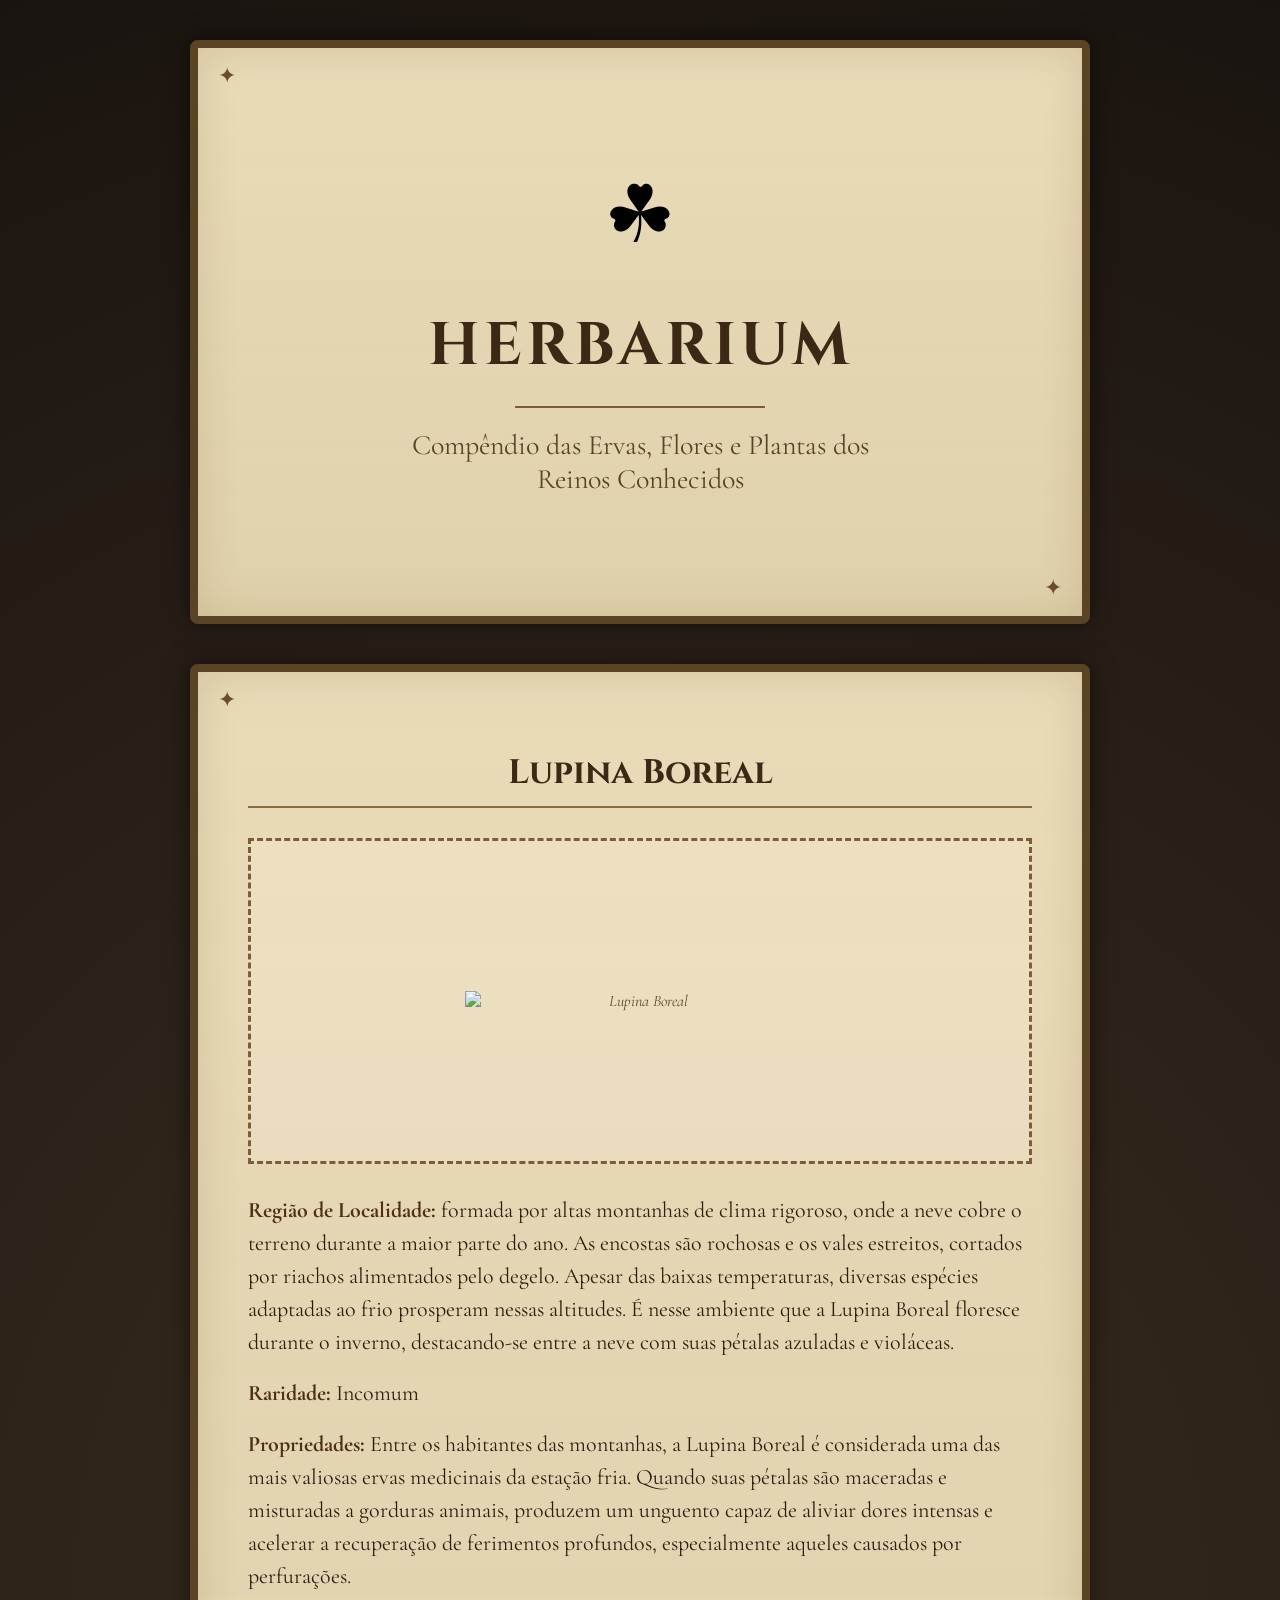
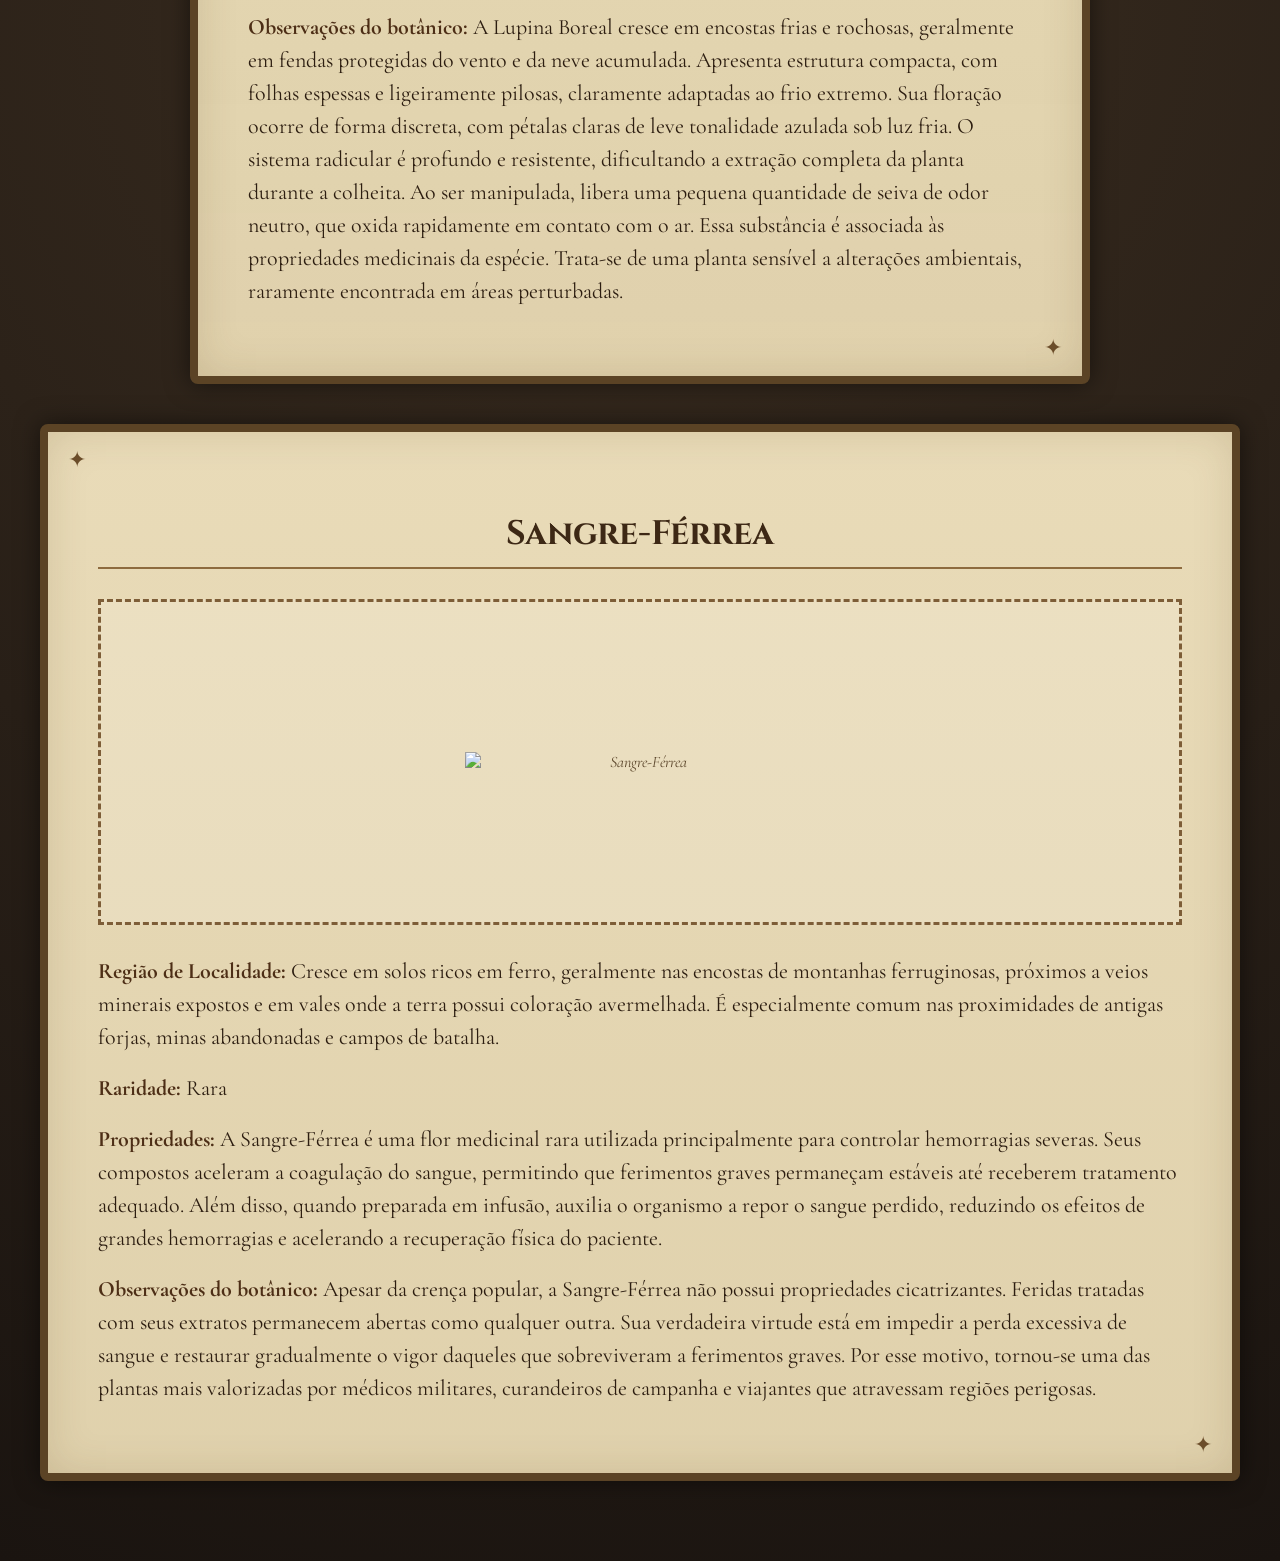
==== index.html @ 83b65ea9 "Update locality description in index.html Removed redundant phrase about 'campos de batalha esquecid" ====
<!DOCTYPE html>
<html lang="en">

  <head>
    <meta charset="UTF-8">
    <title>Compêndio de Plantas e Ervas</title>
    <link rel="stylesheet" href="./style.css">

  </head>
    
  <body>
  <div class="livro">

  <div class="pagina capa">

  <div class="simbolo">☘</div>

  <h1>HERBARIUM</h1>

  <div class="linha"></div>

  <p>Compêndio das Ervas, Flores e Plantas dos Reinos Conhecidos</p>

</div>

  <div class="pagina">
    <h2>Lupina Boreal</h2>

    <div class="ilustracao">
  <img src="https://i.ibb.co/DD2xBNbS/105-Sem-T-tulo-20260613101712.png"
    alt="Lupina Boreal">
    </div>

    <div class="campo">
      <strong>Região de Localidade:</strong> formada por altas montanhas de clima rigoroso, onde a neve cobre o terreno durante a maior parte do ano. As encostas são rochosas e os vales estreitos, cortados por riachos alimentados pelo degelo. Apesar das baixas temperaturas, diversas espécies adaptadas ao frio prosperam nessas altitudes. É nesse ambiente que a Lupina Boreal floresce durante o inverno, destacando-se entre a neve com suas pétalas azuladas e violáceas.
    </div>

    <div class="campo">
      <strong>Raridade:</strong> Incomum
    </div>

    <div class="campo">
      <strong>Propriedades:</strong> Entre os habitantes das montanhas, a Lupina Boreal é considerada uma das mais valiosas ervas medicinais da estação fria. Quando suas pétalas são maceradas e misturadas a gorduras animais, produzem um unguento capaz de aliviar dores intensas e acelerar a recuperação de ferimentos profundos, especialmente aqueles causados por perfurações.
    </div>

    <div class="campo">
      <strong>Observações do botânico:</strong>

A Lupina Boreal cresce em encostas frias e rochosas, geralmente em fendas protegidas do vento e da neve acumulada. Apresenta estrutura compacta, com folhas espessas e ligeiramente pilosas, claramente adaptadas ao frio extremo.

Sua floração ocorre de forma discreta, com pétalas claras de leve tonalidade azulada sob luz fria. O sistema radicular é profundo e resistente, dificultando a extração completa da planta durante a colheita.

Ao ser manipulada, libera uma pequena quantidade de seiva de odor neutro, que oxida rapidamente em contato com o ar. Essa substância é associada às propriedades medicinais da espécie.

Trata-se de uma planta sensível a alterações ambientais, raramente encontrada em áreas perturbadas.
    </div>
  </div>

</div>
    
  </body>
  
</html>

<div class="pagina">
  <h2>Sangre-Férrea</h2>

  <div class="ilustracao">
    <img src="https://i.ibb.co/CKKc3SzW/file-00000000c6d8720eafb4e4e7fccbcc25.png"
    alt="Sangre-Férrea">
  </div>

  <div class="campo">
    <strong>Região de Localidade:</strong> Cresce em solos ricos em ferro, geralmente nas encostas de montanhas ferruginosas, próximos a veios minerais expostos e em vales onde a terra possui coloração avermelhada. É especialmente comum nas proximidades de antigas forjas, minas abandonadas e campos de batalha.
  </div>

  <div class="campo">
    <strong>Raridade:</strong> Rara
  </div>

  <div class="campo">
    <strong>Propriedades:</strong> A Sangre-Férrea é uma flor medicinal rara utilizada principalmente para controlar hemorragias severas. Seus compostos aceleram a coagulação do sangue, permitindo que ferimentos graves permaneçam estáveis até receberem tratamento adequado. Além disso, quando preparada em infusão, auxilia o organismo a repor o sangue perdido, reduzindo os efeitos de grandes hemorragias e acelerando a recuperação física do paciente.
  </div>

  <div class="campo">
    <strong>Observações do botânico:</strong>

    Apesar da crença popular, a Sangre-Férrea não possui propriedades cicatrizantes. Feridas tratadas com seus extratos permanecem abertas como qualquer outra. Sua verdadeira virtude está em impedir a perda excessiva de sangue e restaurar gradualmente o vigor daqueles que sobreviveram a ferimentos graves.

    Por esse motivo, tornou-se uma das plantas mais valorizadas por médicos militares, curandeiros de campanha e viajantes que atravessam regiões perigosas.
  </div>
</div>
---- style.css ----
@import url('https://fonts.googleapis.com/css2?family=Cinzel:wght@400;600&family=Cormorant+Garamond:wght@400;500;600&display=swap');

body{
  margin:0;
  padding:40px;
  background:
    radial-gradient(circle at center, #3a2d20, #1a1410);
  font-family:'Cormorant Garamond', serif;
}

.livro{
  max-width:900px;
  margin:auto;
}

.pagina{
  background:#e7d8b2;
  background-image:
    linear-gradient(
      rgba(255,255,255,.08),
      rgba(0,0,0,.03)
    );
  padding:50px;
  margin-bottom:40px;
  border:8px solid #5b4325;
  border-radius:8px;
  box-shadow:
    0 0 25px rgba(0,0,0,.5),
    inset 0 0 40px rgba(90,60,20,.15);
  position:relative;
}

.pagina::before{
  content:"✦";
  position:absolute;
  top:15px;
  left:20px;
  font-size:22px;
  color:#6b4d2a;
}

.pagina::after{
  content:"✦";
  position:absolute;
  bottom:15px;
  right:20px;
  font-size:22px;
  color:#6b4d2a;
}

.capa{
  text-align:center;
  padding:120px 50px;
}

.capa h1{
  font-family:'Cinzel', serif;
  font-size:clamp(28px, 6vw, 60px);
  letter-spacing:4px;
  color:#3d2815;
  margin-bottom:10px;

}

.capa p{
  font-size:24px;
  color:#5b4325;
}

h2{
  font-family:'Cinzel', serif;
  text-align:center;
  color:#3d2815;
  font-size:34px;
  border-bottom:2px solid #8d6b3f;
  padding-bottom:10px;
}

.ilustracao{
  height:320px;
  margin:30px 0;
  border:3px dashed #7d5d37;
  display:flex;
  align-items:center;
  justify-content:center;
  font-style:italic;
  color:#5f4a2f;
  background:rgba(255,255,255,.15);
}

.campo{
  margin:18px 0;
  font-size:22px;
  color:#2c1d10;
  line-height:1.5;
}

strong{
  color:#4d2e16;
}

.simbolo{
  font-size:80px;
  margin-bottom:20px;
}

.linha{
  width:250px;
  height:2px;
  background:#7d5d37;
  margin:20px auto;
}

.capa p{
  max-width:500px;
  margin:auto;
  font-size:28px;
}

.ilustracao{
  margin: 30px 0;
  text-align: center;
}

.ilustracao img{
  width: 100%;
  max-width: 350px;
  height: auto;
  display: block;
  margin: 0 auto;
}
.ilustracao img{
  width: 350px;
  height: auto;
  display: block;
  margin: 0 auto;
}
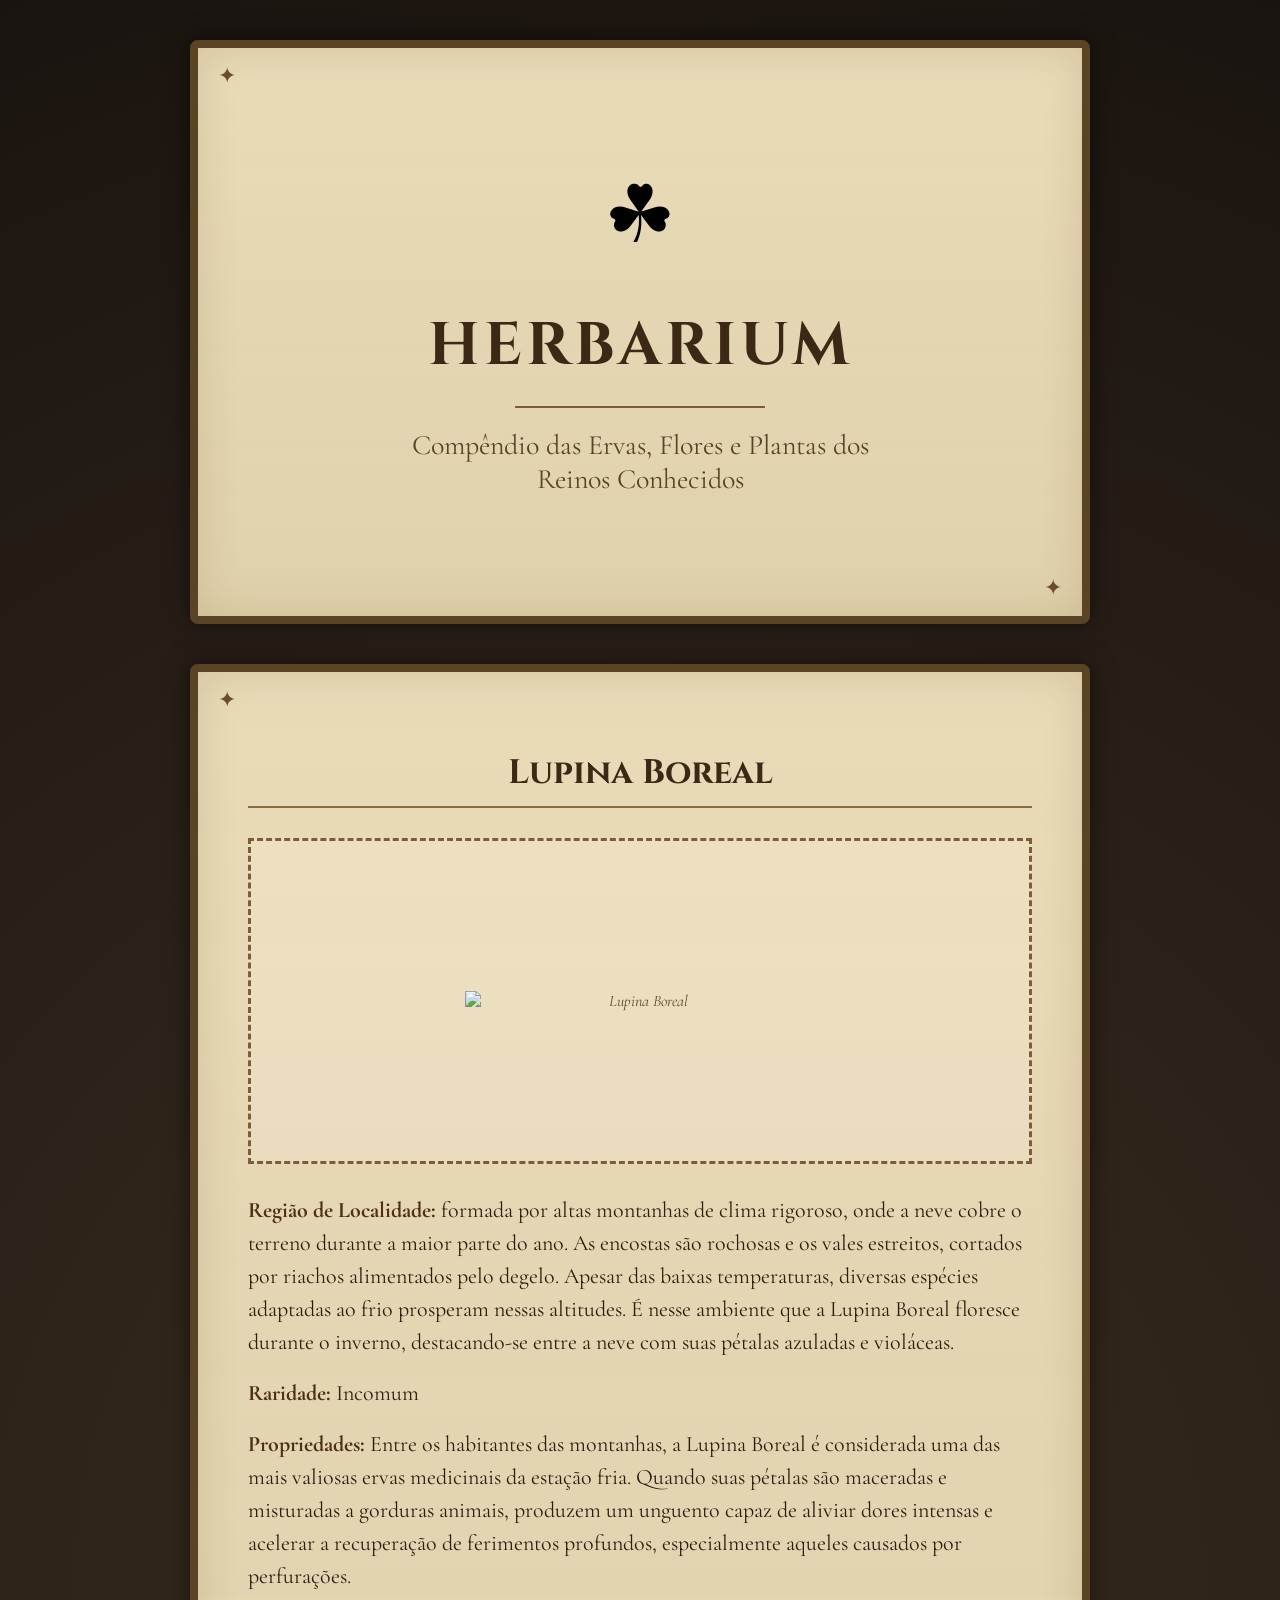
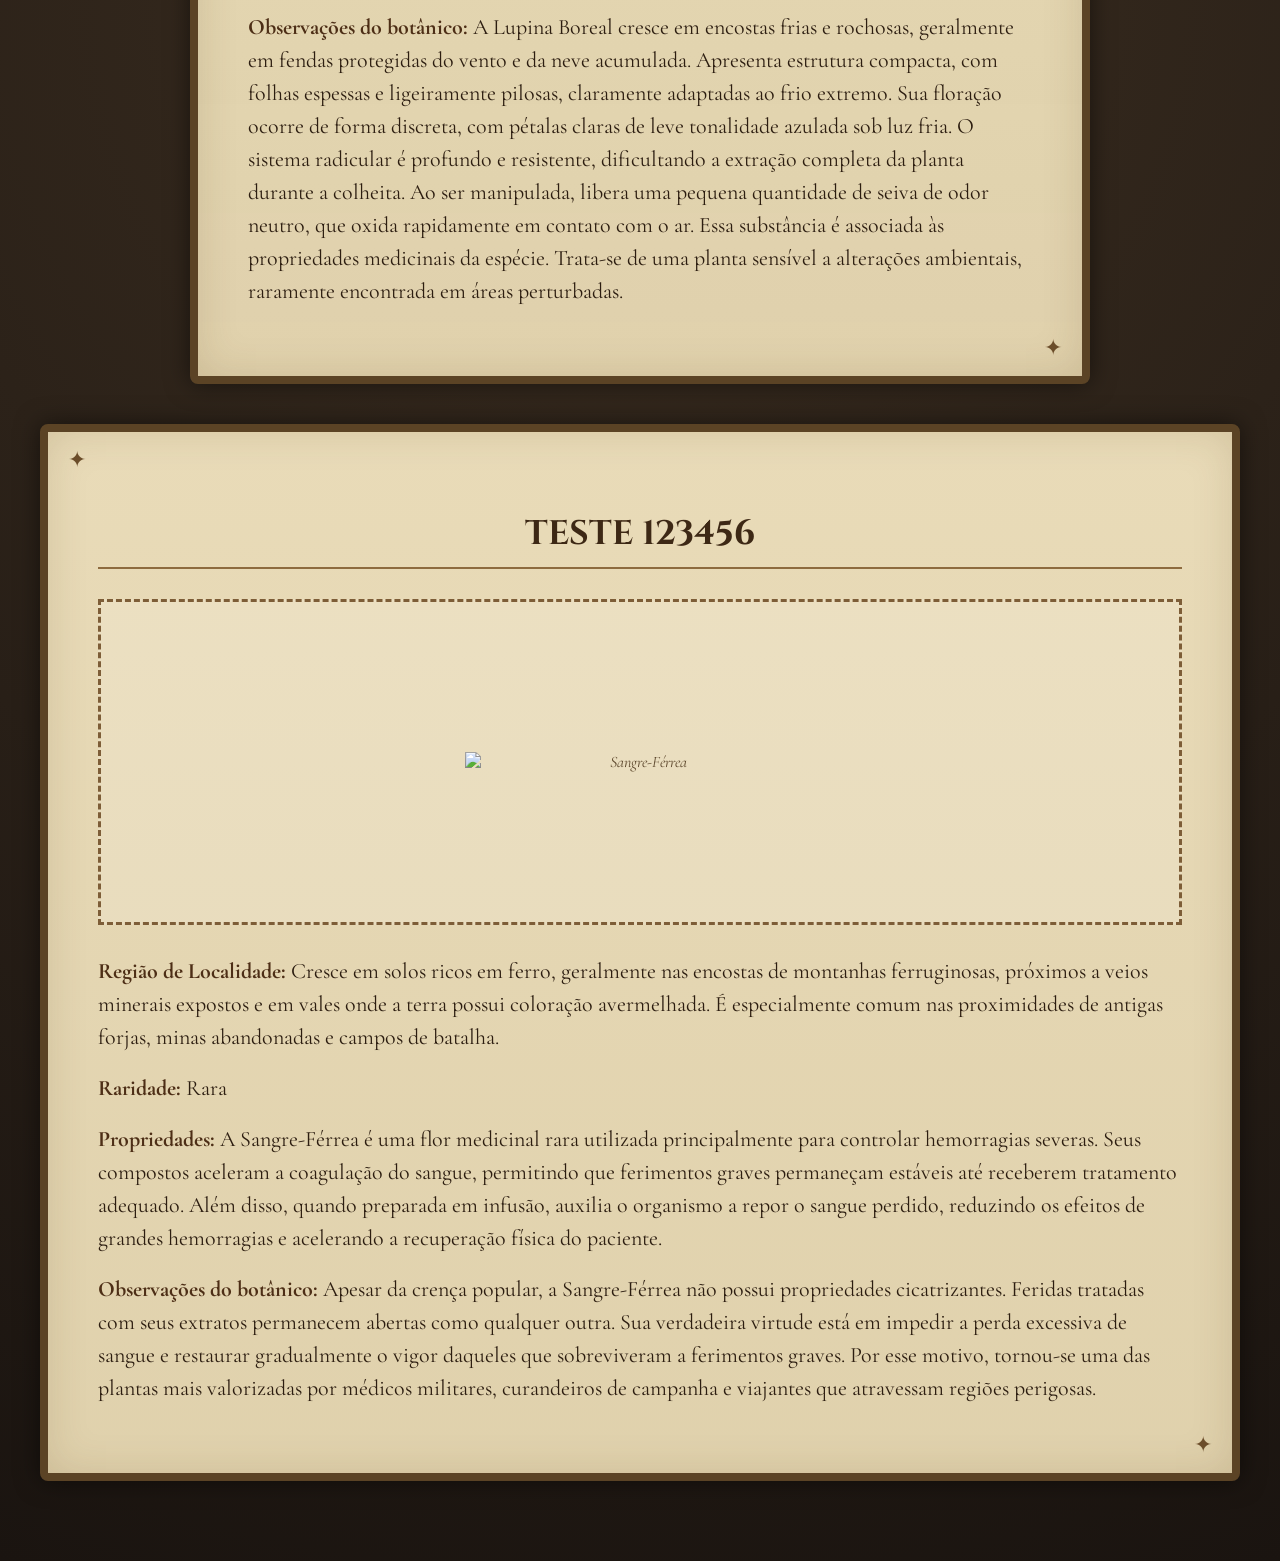
==== commit fc4f030b: "Change heading from 'Sangre-Férrea' to 'TESTE 123456'" ====
--- a/index.html
+++ b/index.html
@@ -63,7 +63,7 @@
 </html>
 
 <div class="pagina">
-  <h2>Sangre-Férrea</h2>
+  <h2>TESTE 123456</h2>
 
   <div class="ilustracao">
     <img src="https://i.ibb.co/CKKc3SzW/file-00000000c6d8720eafb4e4e7fccbcc25.png"
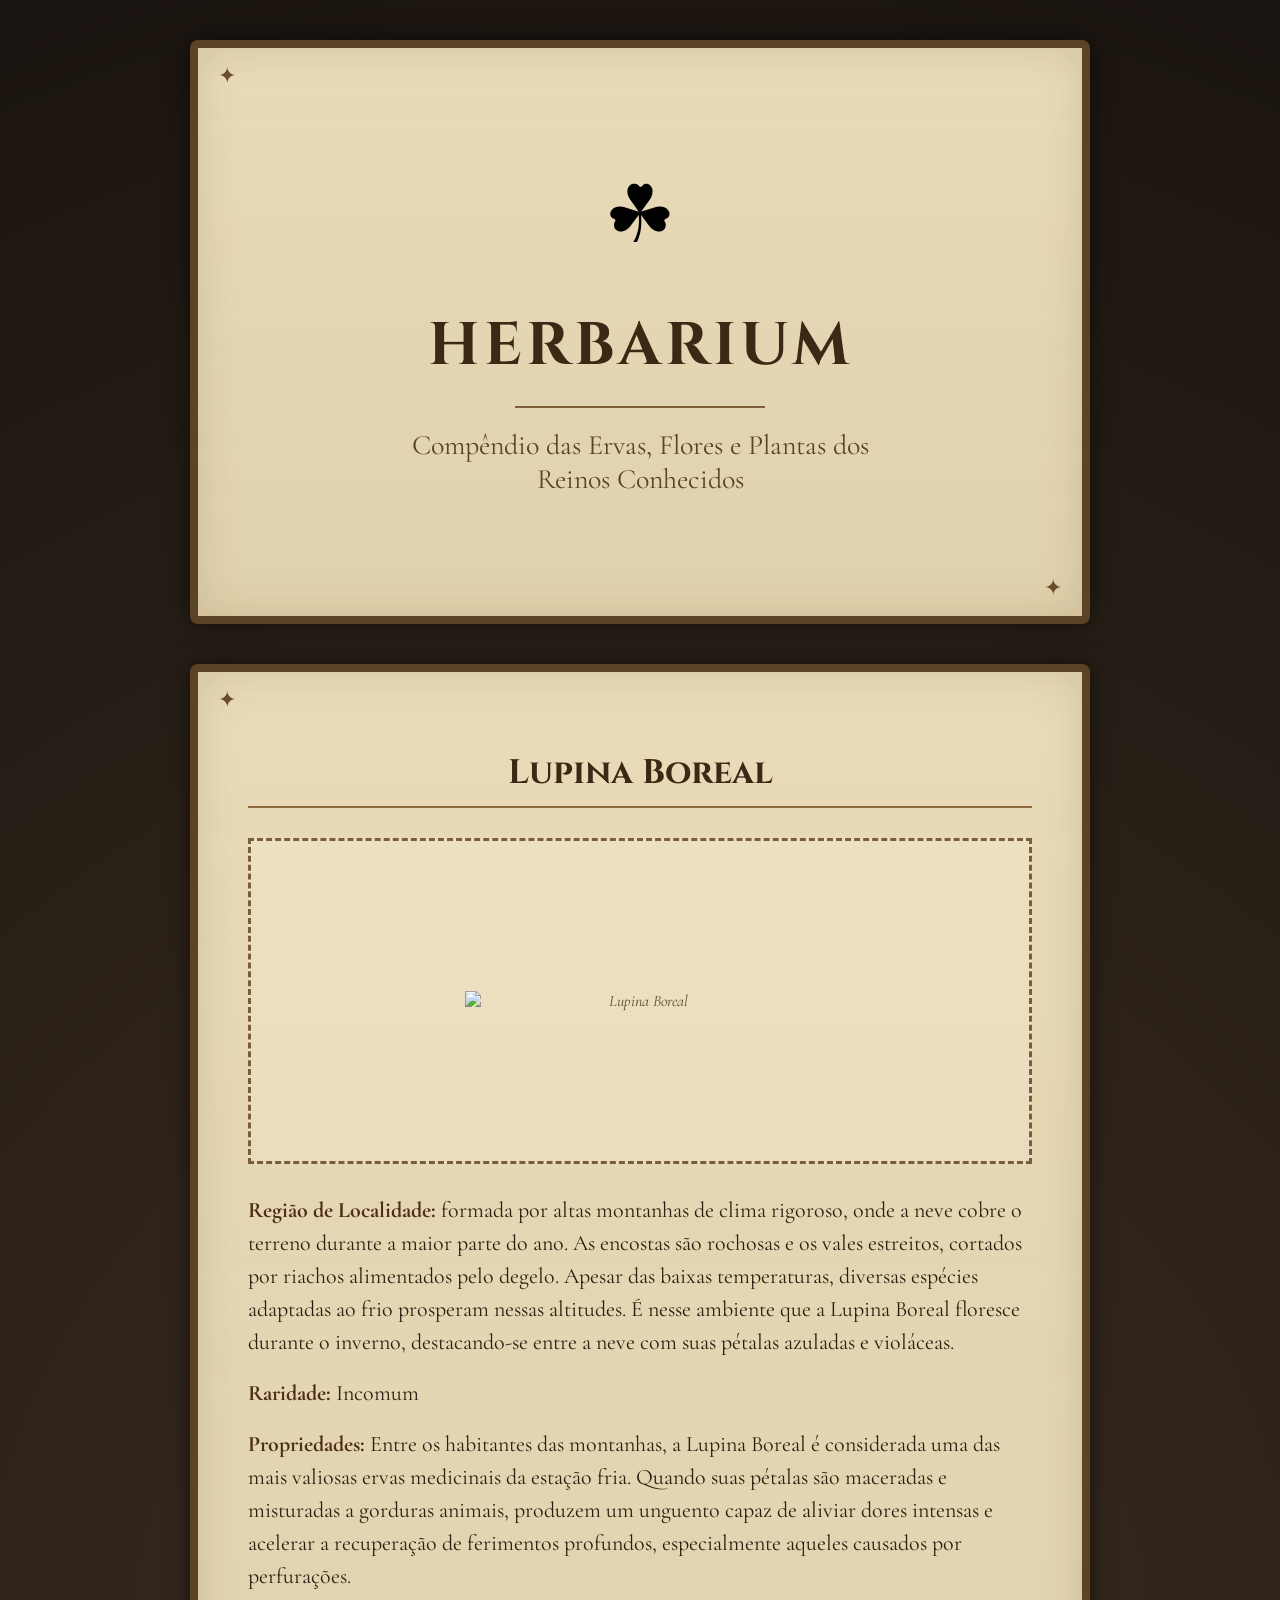
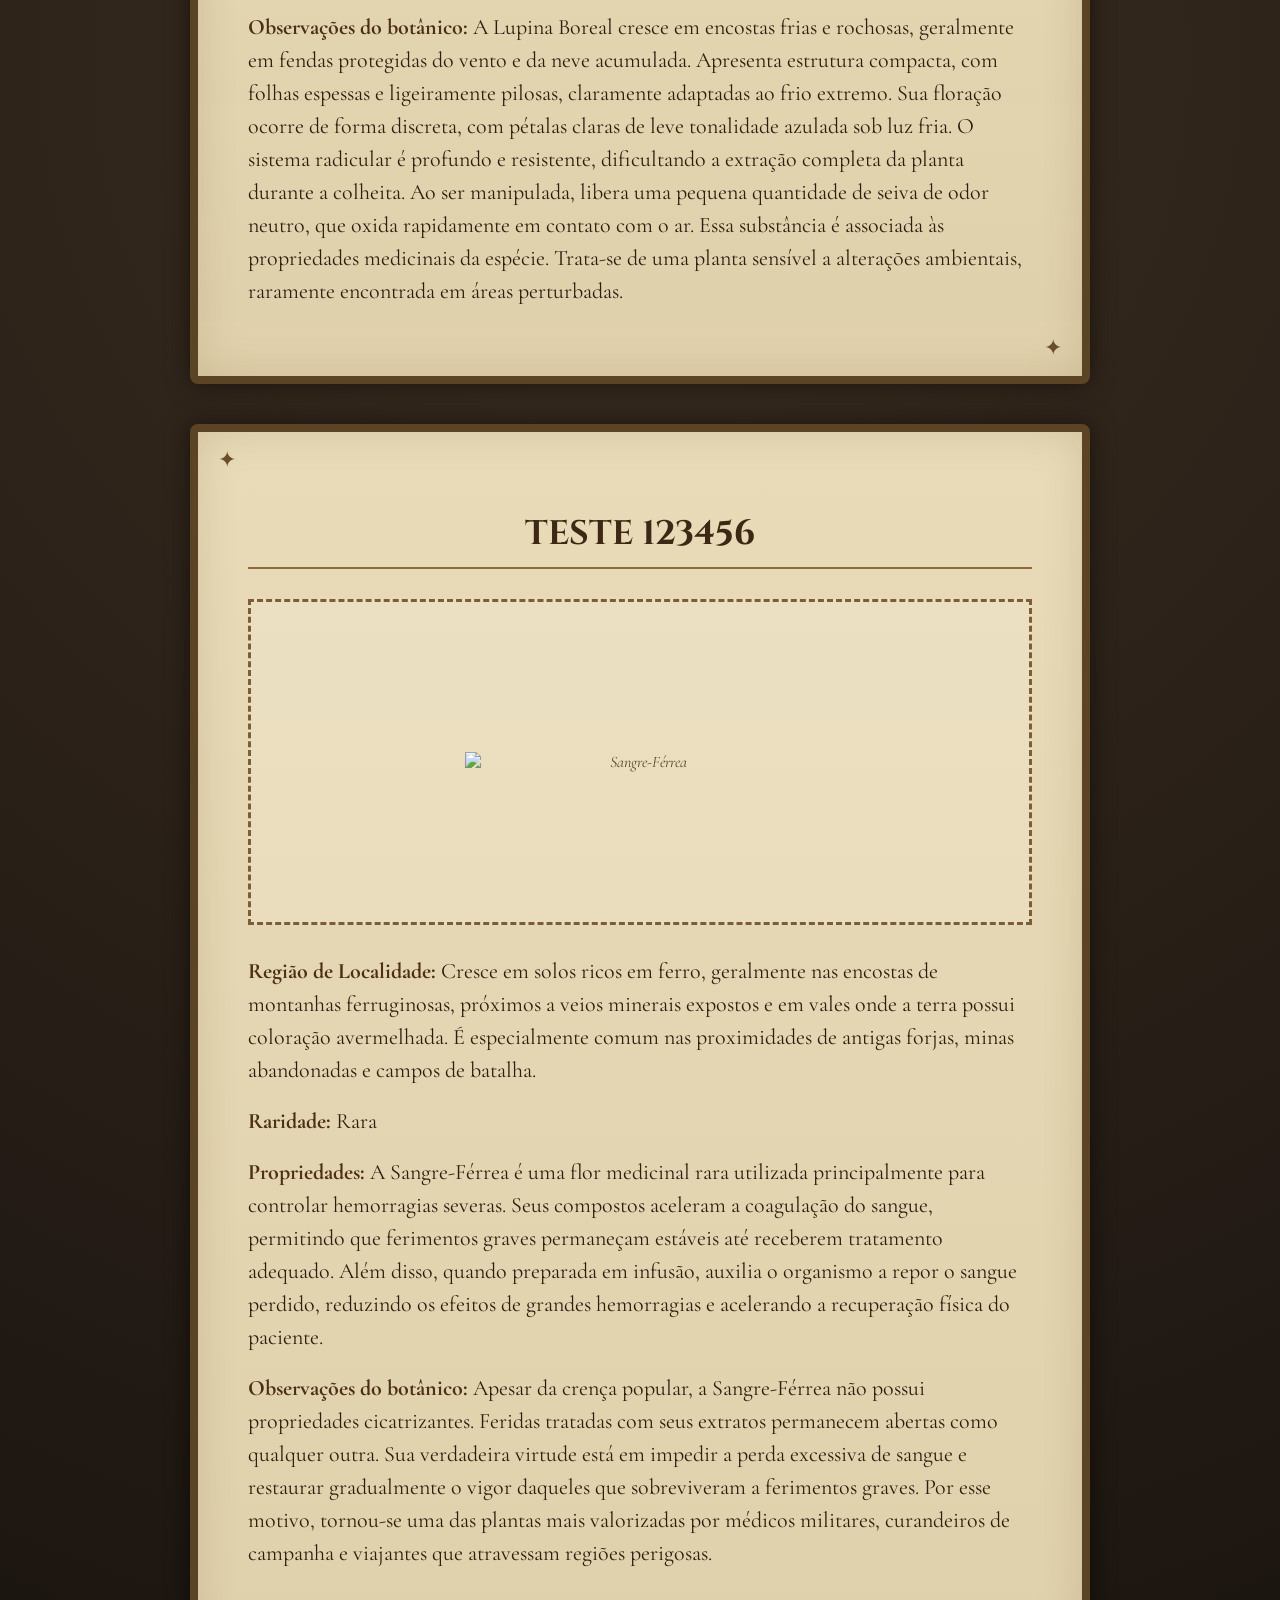
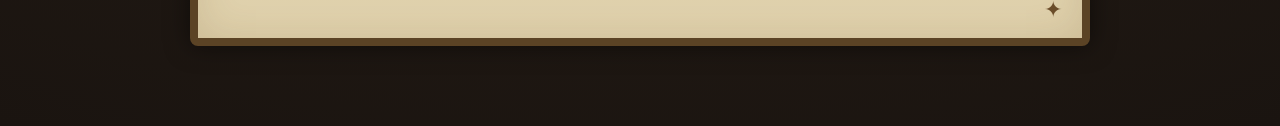
==== commit 7cfea1a9: "Clean up index.html by removing unnecessary tags Removed closing tags for body and html." ====
--- a/index.html
+++ b/index.html
@@ -56,11 +56,6 @@
     </div>
   </div>
 
-</div>
-    
-  </body>
-  
-</html>
 
 <div class="pagina">
   <h2>TESTE 123456</h2>
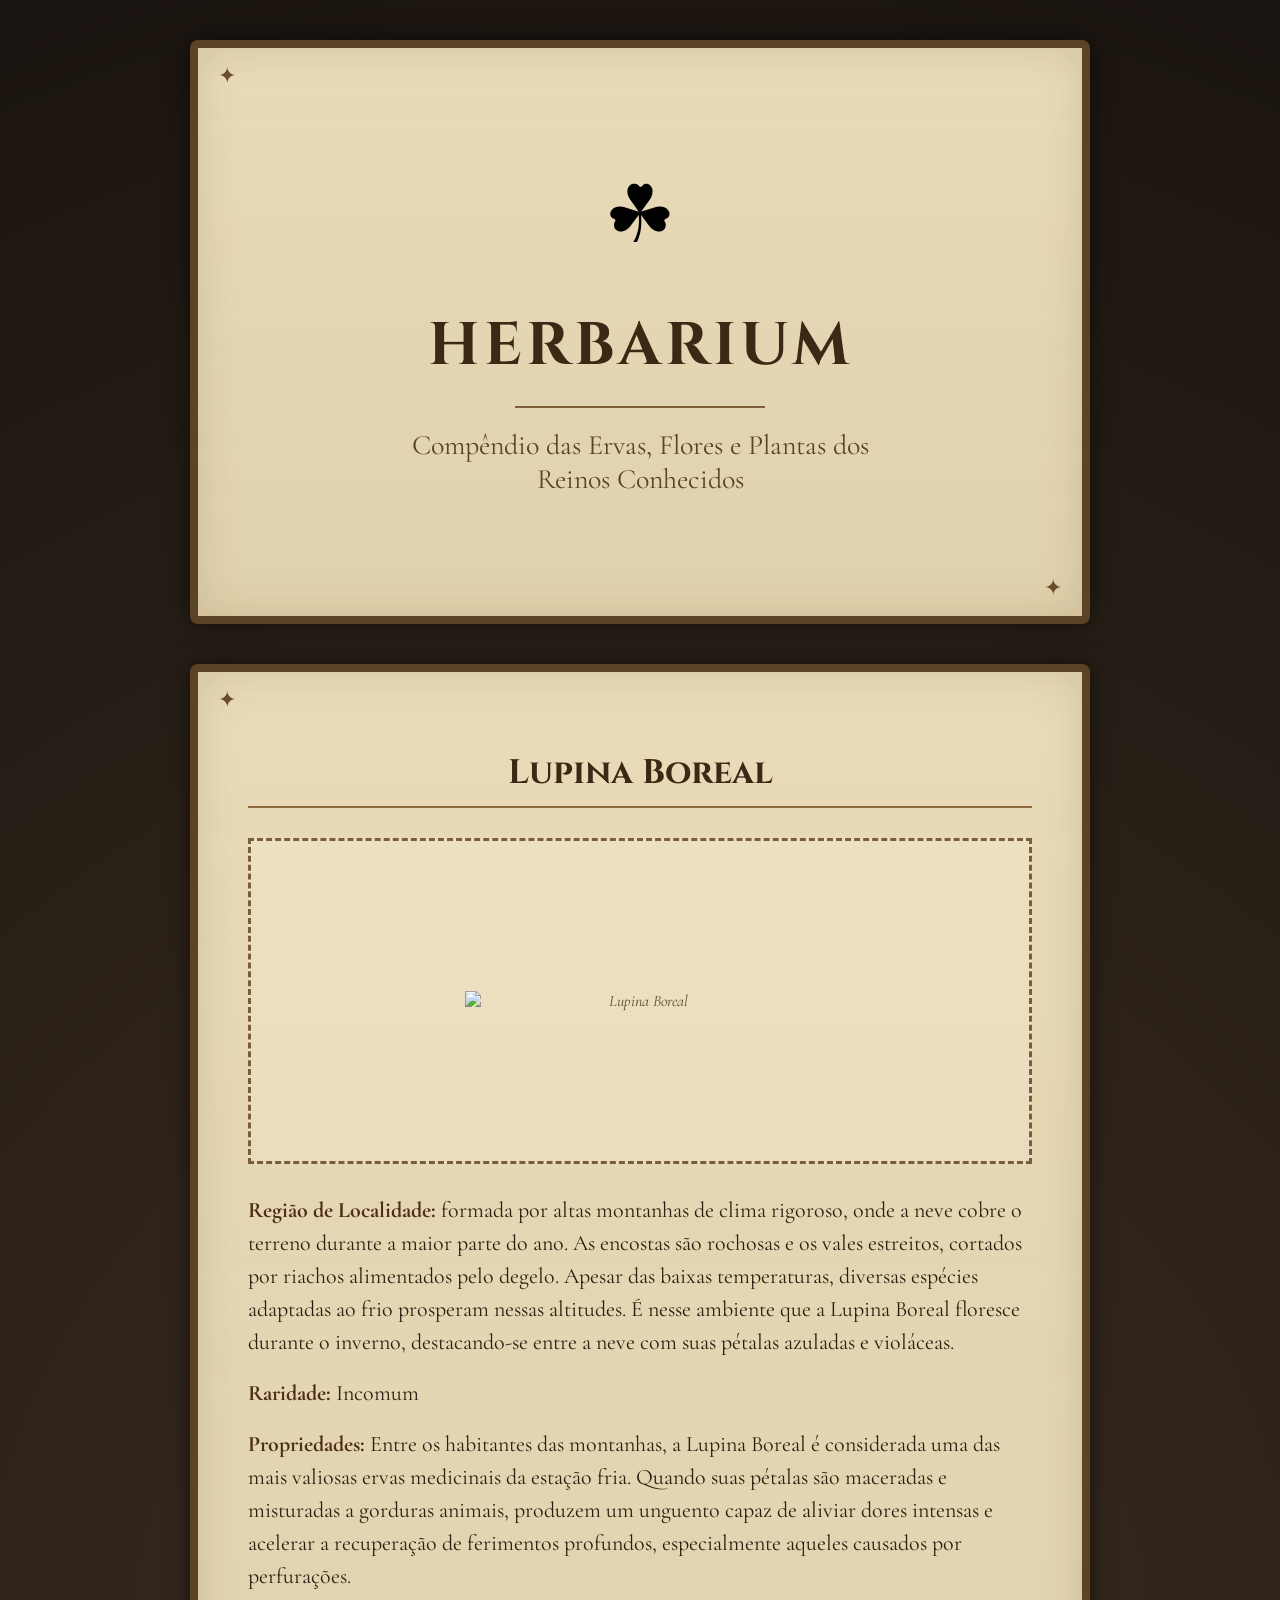
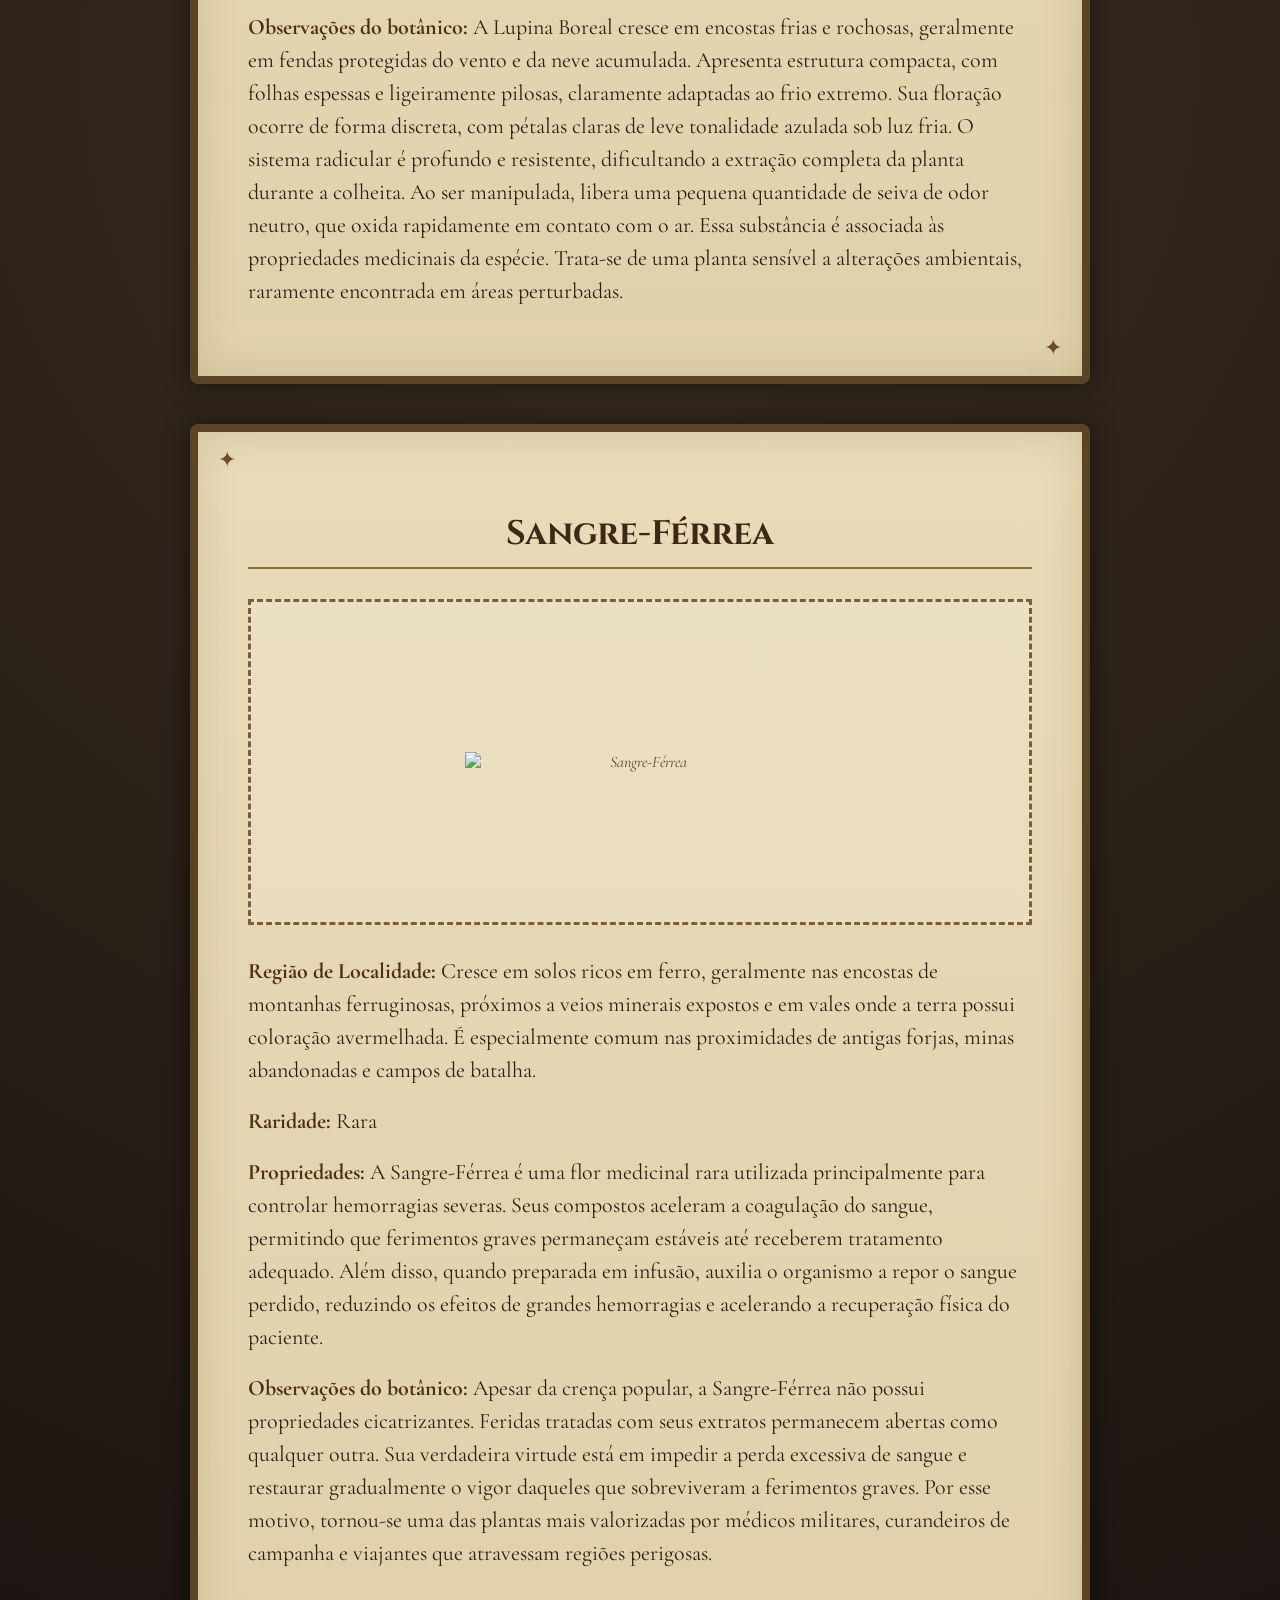
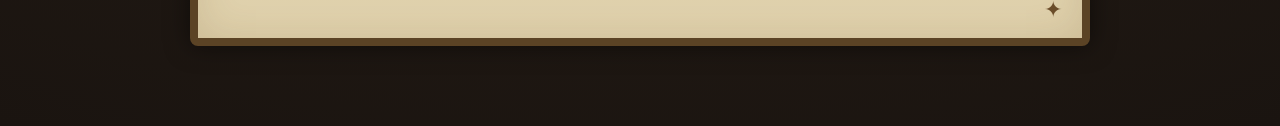
==== commit 0eb4226f: "Update heading and image source in index.html" ====
--- a/index.html
+++ b/index.html
@@ -58,10 +58,10 @@
 
 
 <div class="pagina">
-  <h2>TESTE 123456</h2>
+  <h2>Sangre-Férrea</h2>
 
   <div class="ilustracao">
-    <img src="https://i.ibb.co/CKKc3SzW/file-00000000c6d8720eafb4e4e7fccbcc25.png"
+    <img src="https://i.ibb.co/8gq82xh9/108-Sem-T-tulo-20260616102251.png"
     alt="Sangre-Férrea">
   </div>
 
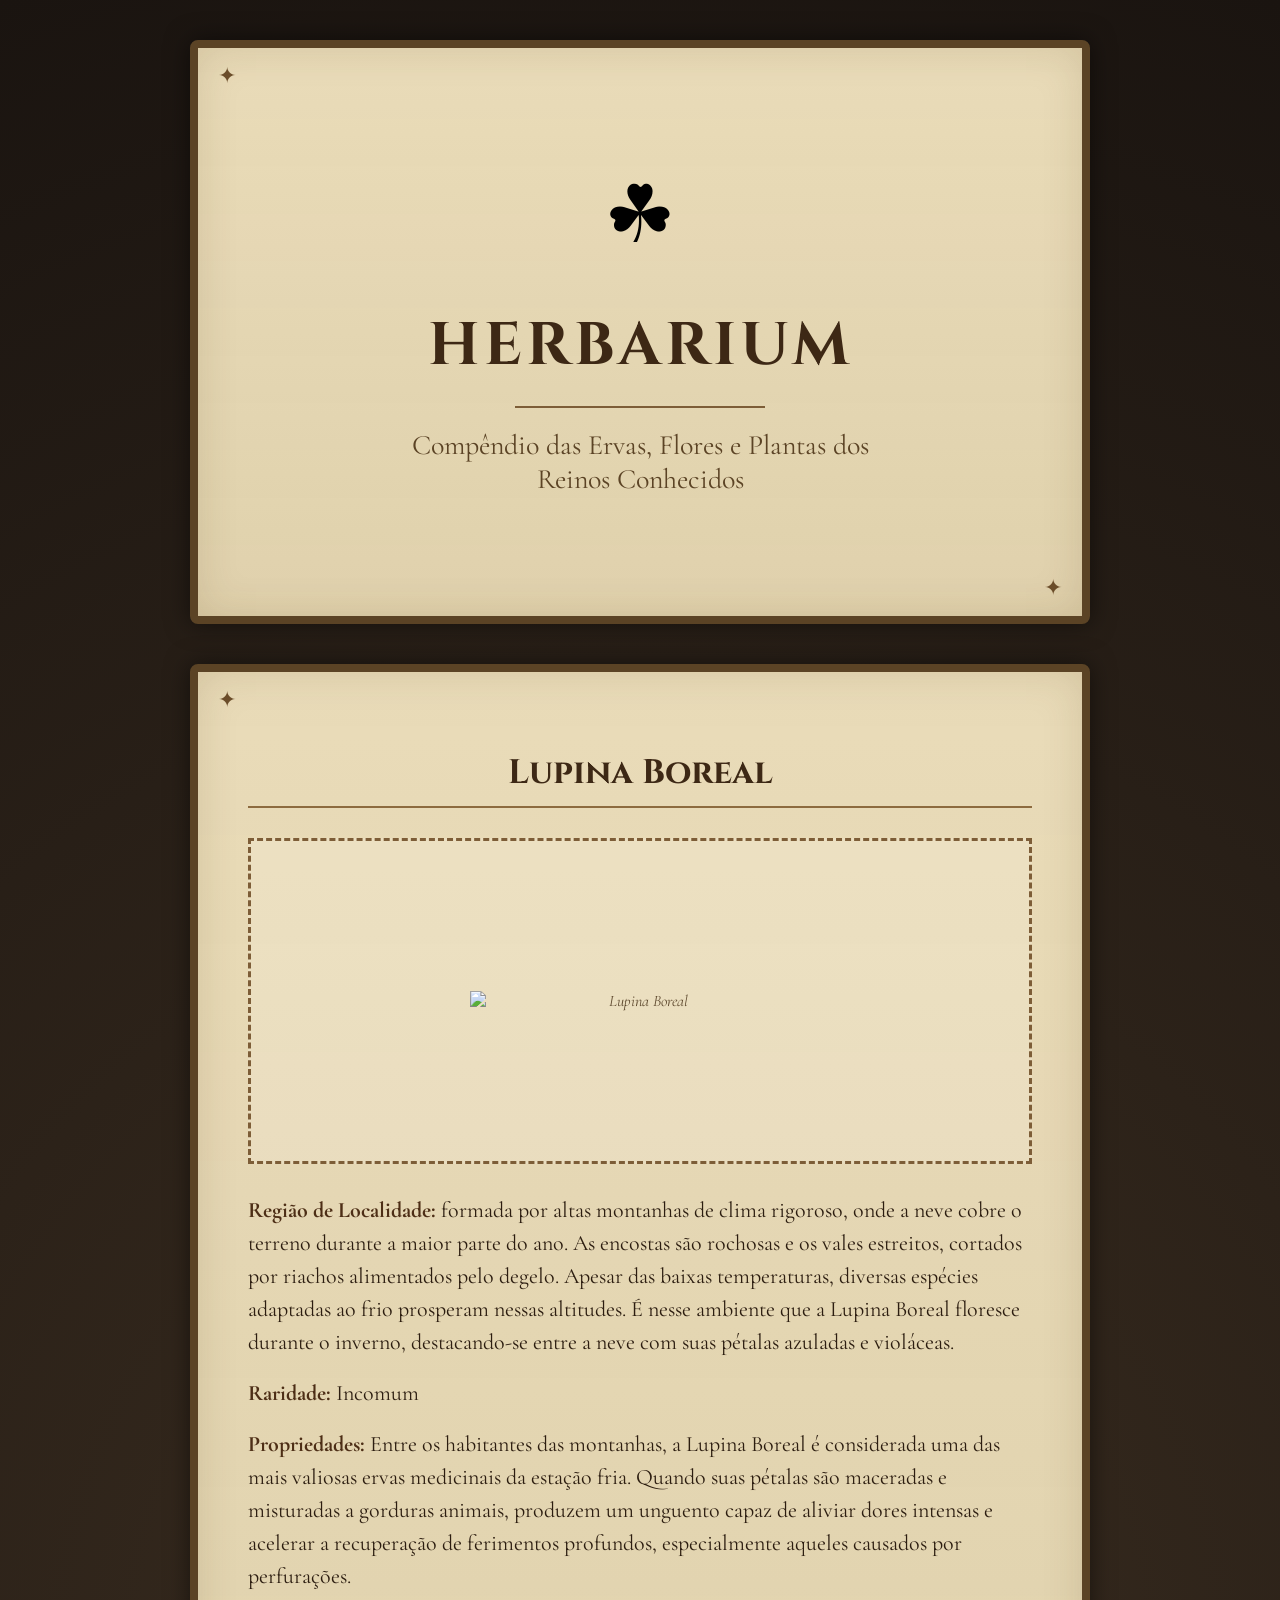
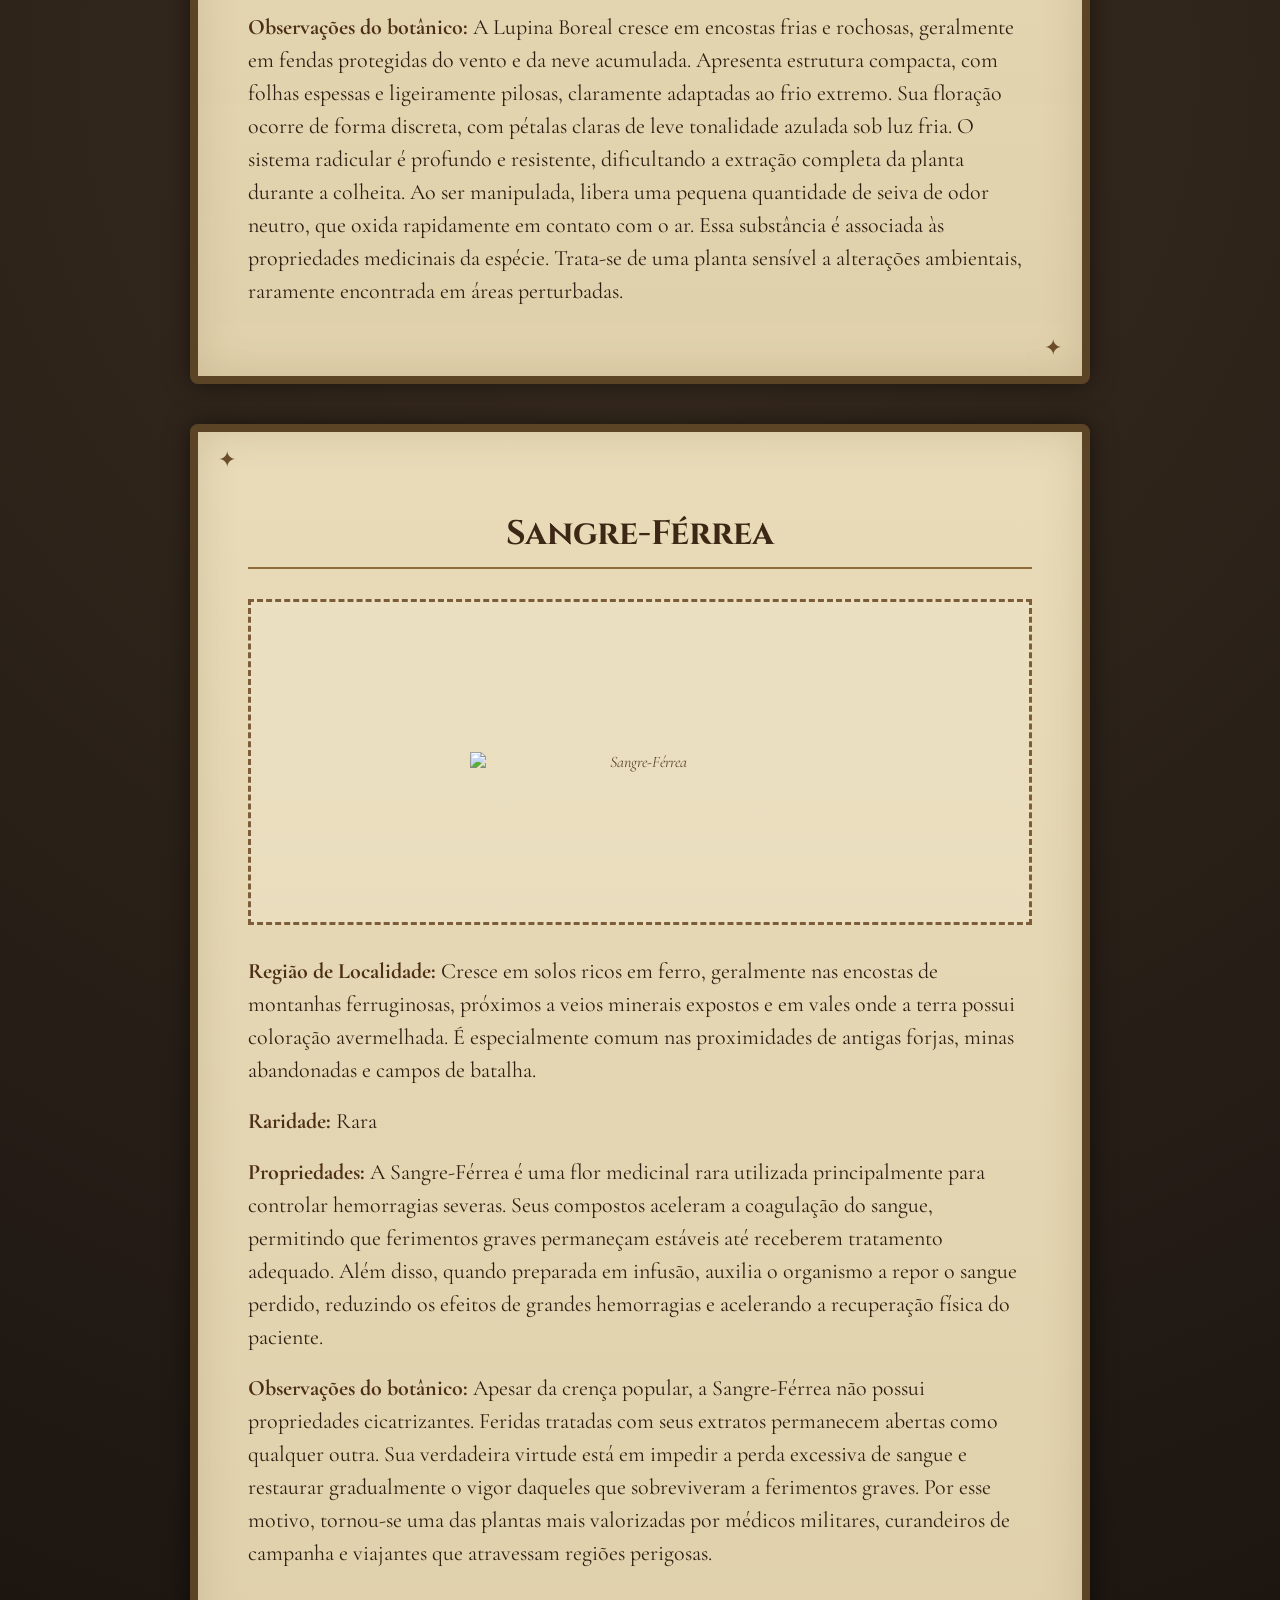
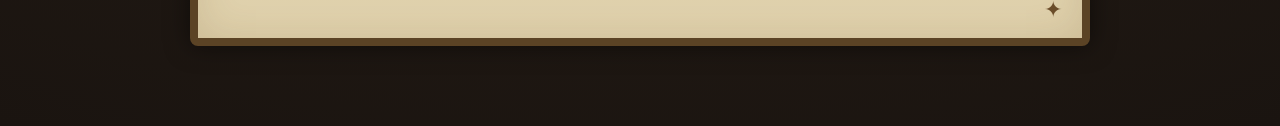
==== commit 20df909c: "Update image source for Sangre-Férrea" ====
--- a/index.html
+++ b/index.html
@@ -61,7 +61,7 @@
   <h2>Sangre-Férrea</h2>
 
   <div class="ilustracao">
-    <img src="https://i.ibb.co/8gq82xh9/108-Sem-T-tulo-20260616102251.png"
+    <img src="https://i.ibb.co/PGP478vM/110-Sem-T-tulo-20260616105704.png"
     alt="Sangre-Férrea">
   </div>
 
--- a/style.css
+++ b/style.css
@@ -124,14 +124,8 @@
 
 .ilustracao img{
   width: 100%;
-  max-width: 350px;
+  max-width: 340px;
   height: auto;
   display: block;
   margin: 0 auto;
-}
-.ilustracao img{
-  width: 350px;
-  height: auto;
-  display: block;
-  margin: 0 auto;
-}
+
